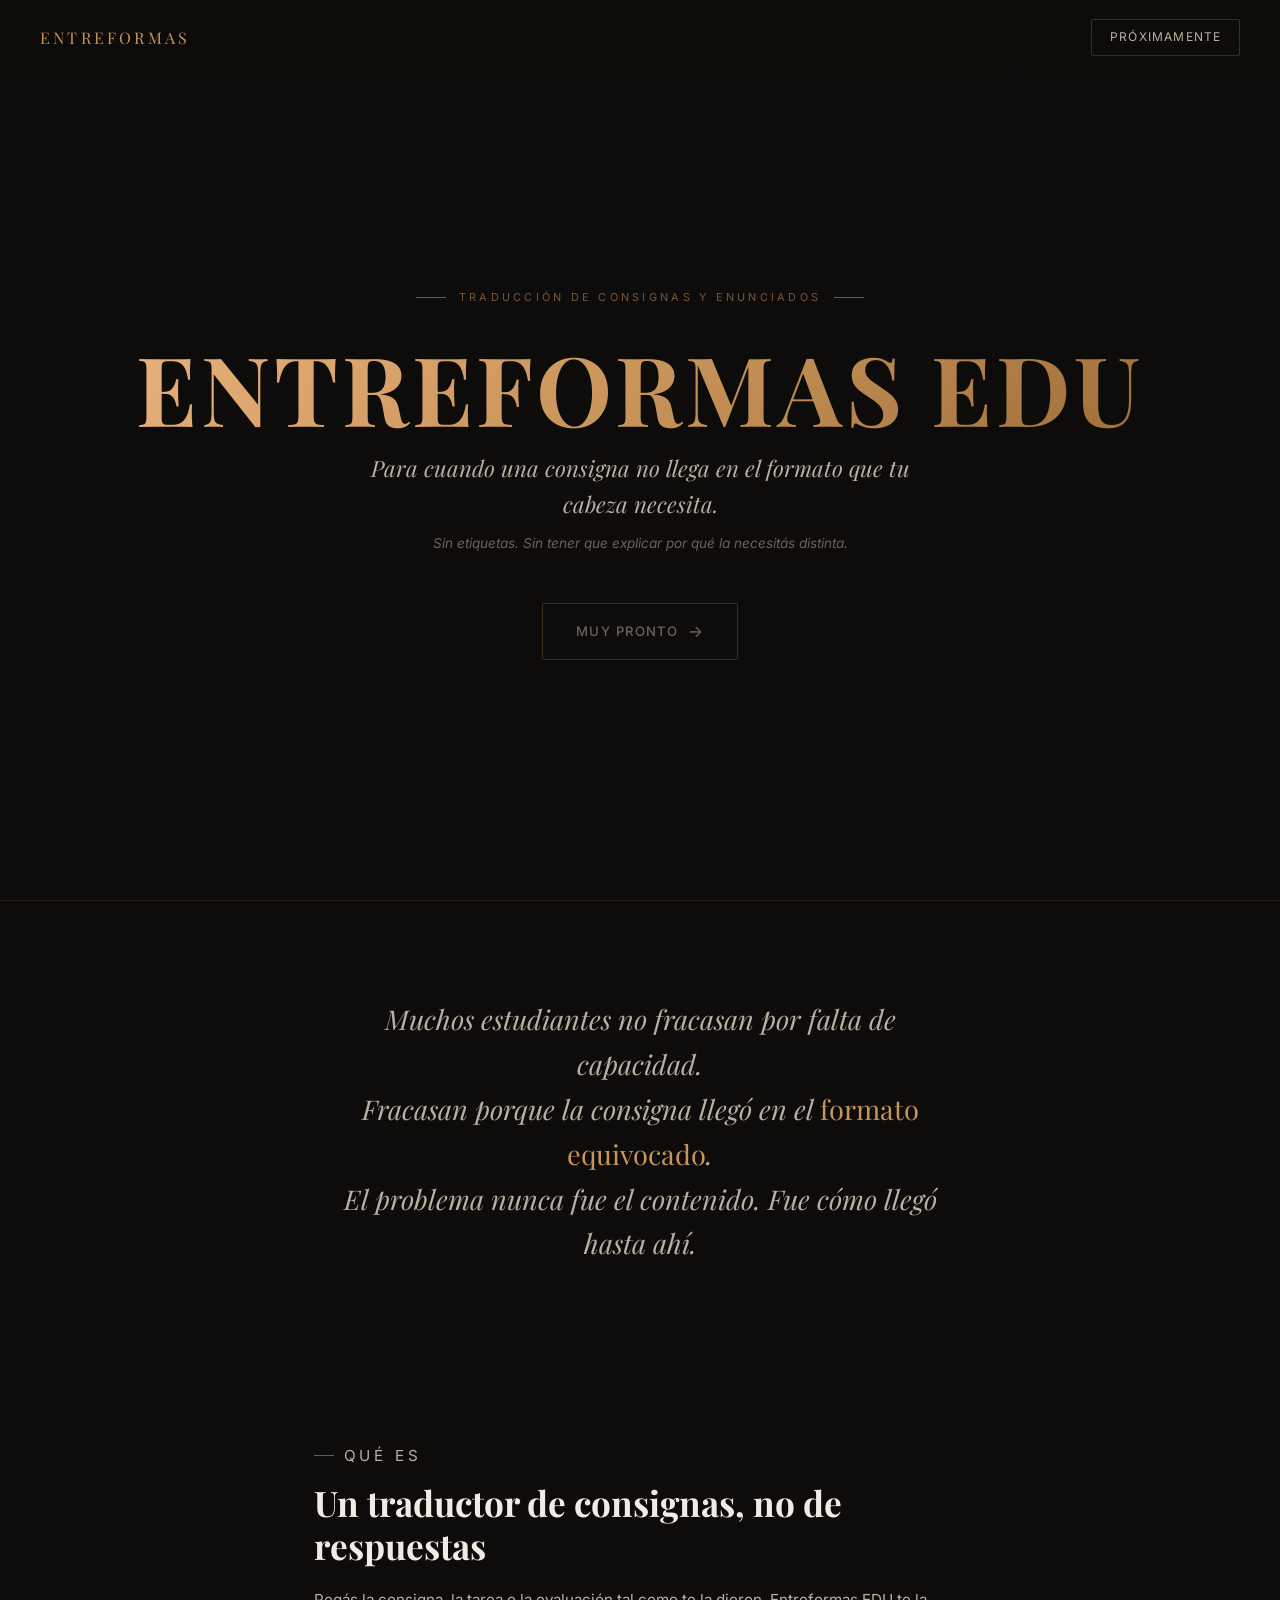
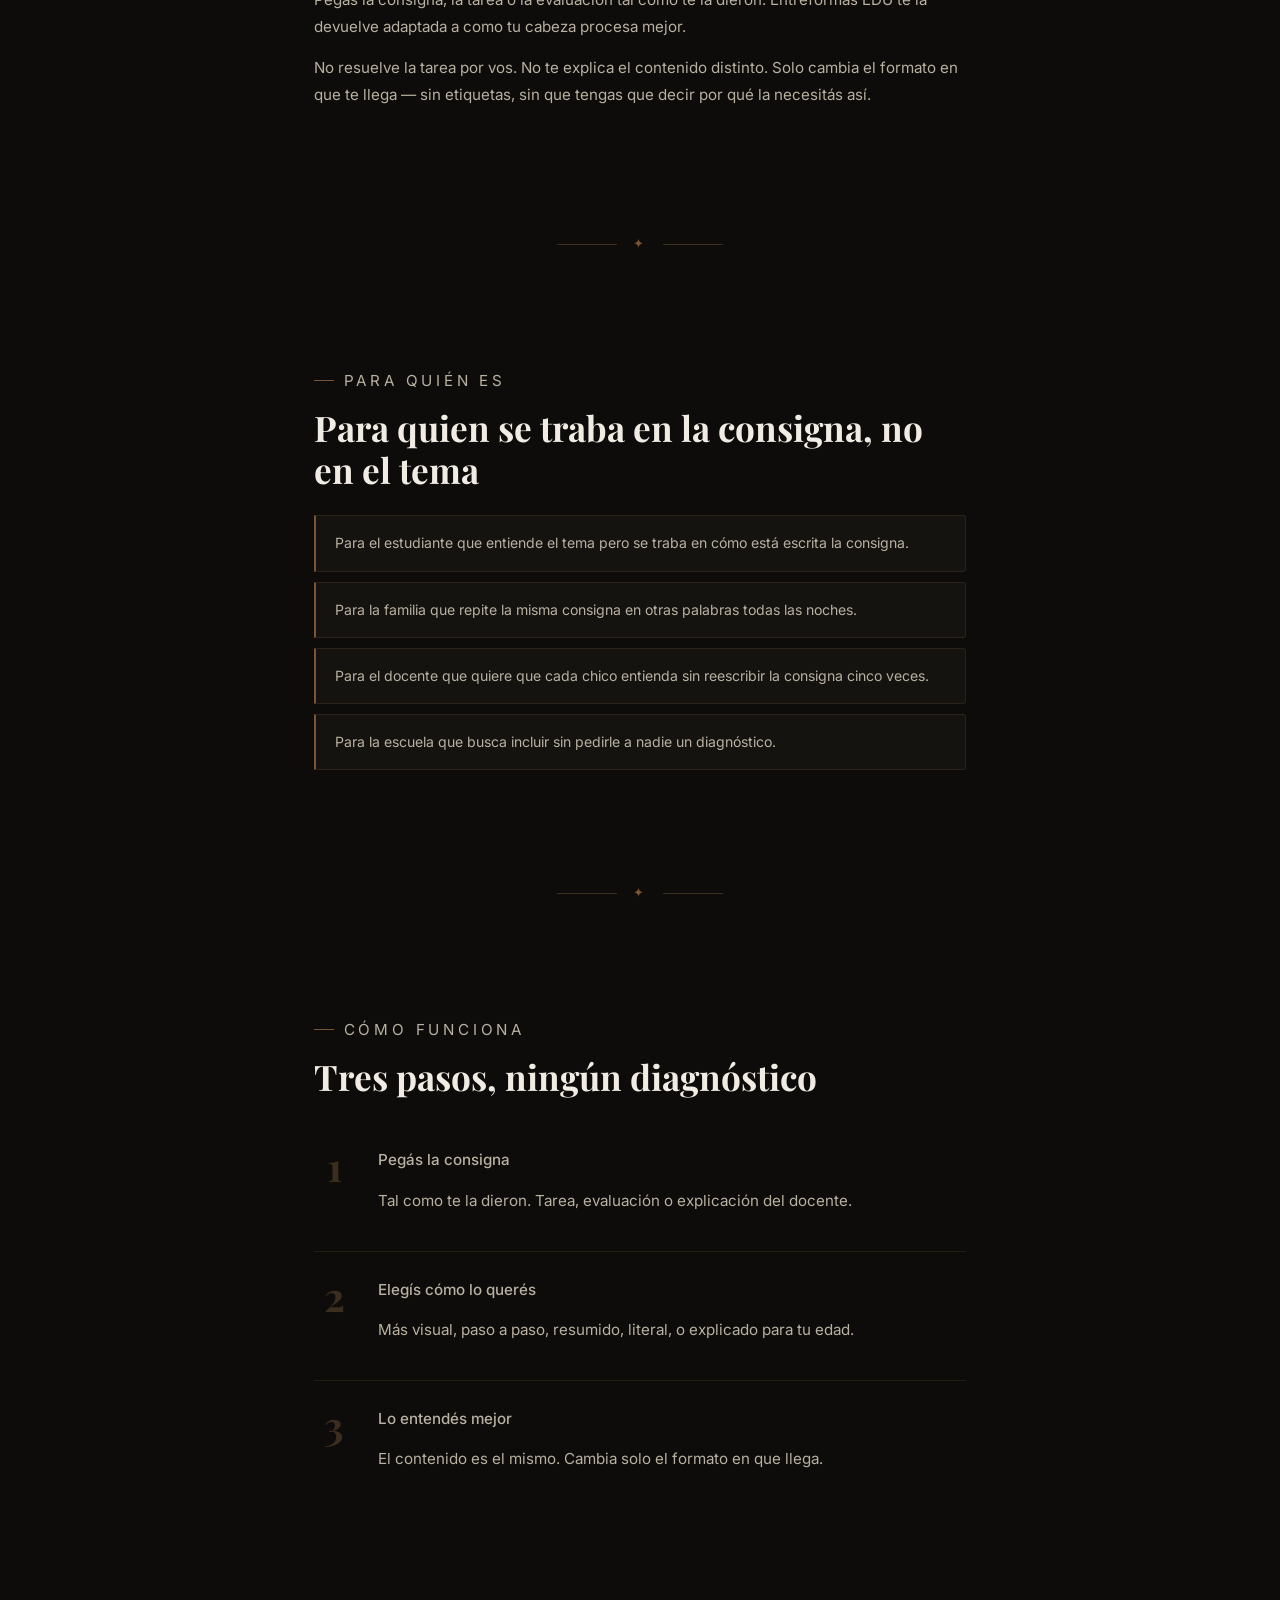
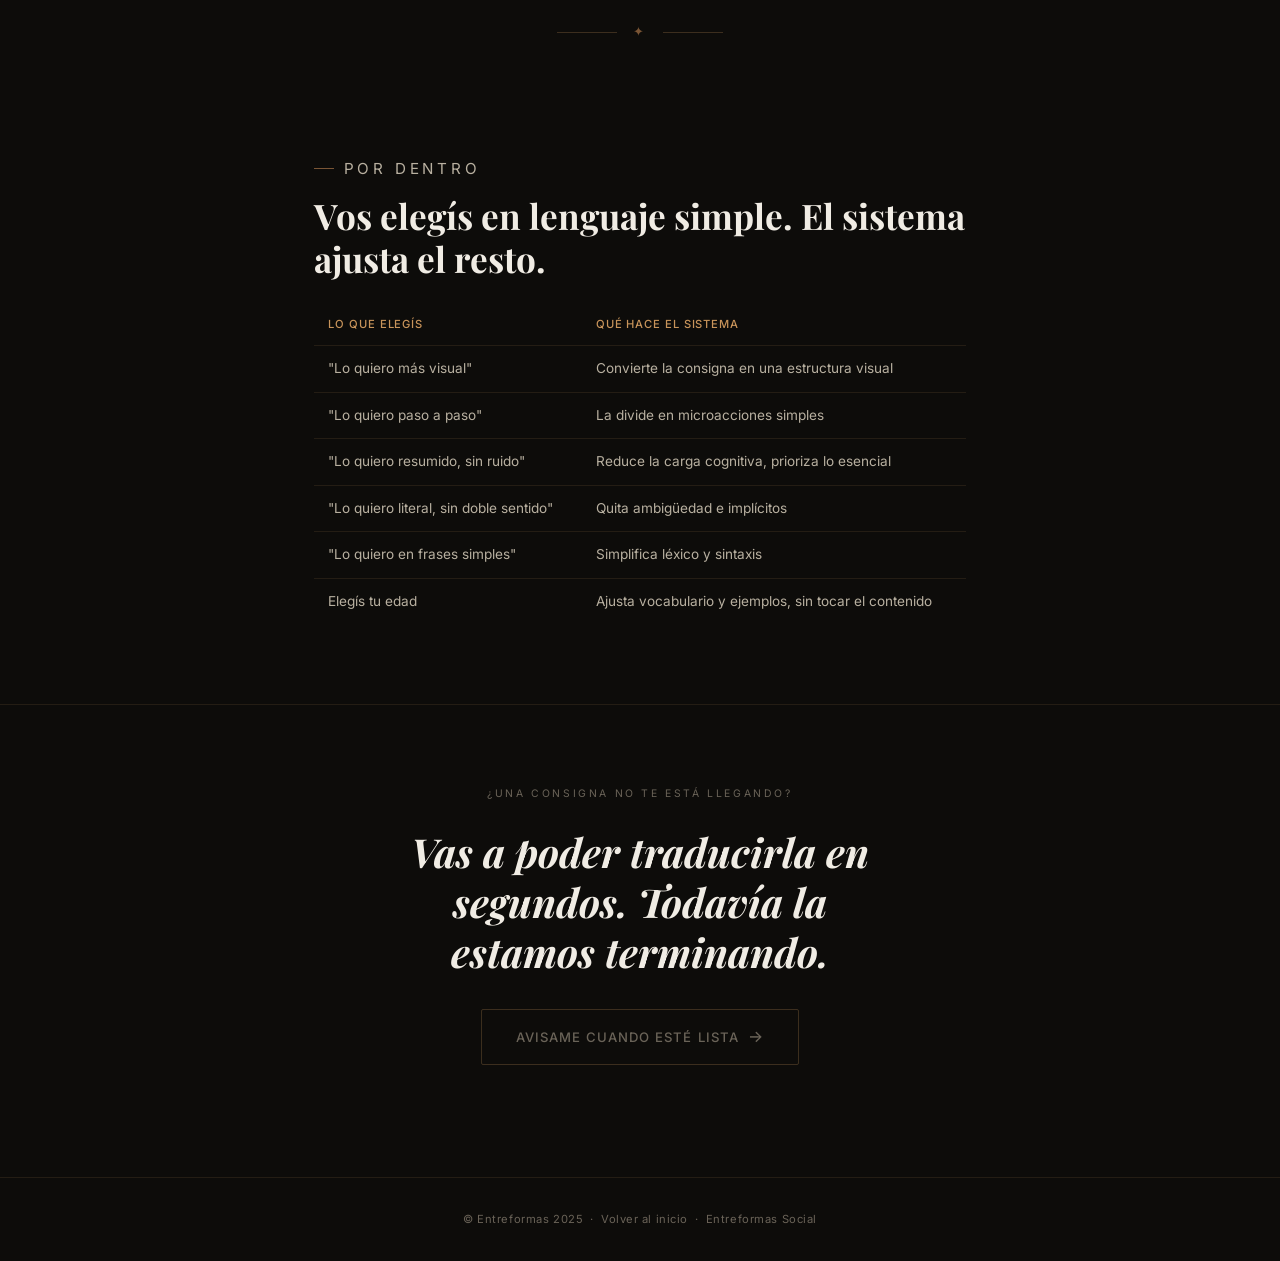
==== edu.html @ d37d540c "Add files via upload" ====
<!DOCTYPE html>
<html lang="es">
<head>
<meta charset="UTF-8">
<meta name="viewport" content="width=device-width, initial-scale=1.0">
<meta name="description" content="Entreformas EDU — Un traductor de consignas y enunciados escolares que se adapta a cómo cada estudiante procesa la información, sin etiquetas.">
<title>Entreformas EDU</title>
<link rel="preconnect" href="https://fonts.googleapis.com">
<link href="https://fonts.googleapis.com/css2?family=Playfair+Display:ital,wght@0,400;0,700;1,400;1,700&family=Inter:wght@300;400;500&display=swap" rel="stylesheet">
<link rel="stylesheet" href="/styles.css">
</head>
<body>

<nav>
  <a href="/" class="nav-logo">Entreformas</a>
  <a href="#avisos" class="nav-cta">Próximamente</a>
</nav>

<section class="hero">
  <p class="hero-pre">Traducción de consignas y enunciados</p>
  <h1>ENTREFORMAS EDU</h1>
  <p class="hero-tagline">Para cuando una consigna no llega en el formato que tu cabeza necesita.</p>
  <p class="hero-sub">Sin etiquetas. Sin tener que explicar por qué la necesitás distinta.</p>
  <a href="#avisos" class="btn-disabled">
    Muy pronto <span class="btn-arrow">→</span>
  </a>
</section>

<div class="manifesto">
  <p class="manifesto-text">
    Muchos estudiantes no fracasan por falta de capacidad.<br>
    Fracasan porque la consigna llegó en el <em>formato equivocado</em>.<br>
    El problema nunca fue el contenido. Fue cómo llegó hasta ahí.
  </p>
</div>

<section class="section">
  <p class="section-eyebrow">Qué es</p>
  <h2>Un traductor de consignas, no de respuestas</h2>
  <p>Pegás la consigna, la tarea o la evaluación tal como te la dieron. Entreformas EDU te la devuelve adaptada a como tu cabeza procesa mejor.</p>
  <p>No resuelve la tarea por vos. No te explica el contenido distinto. Solo cambia el formato en que te llega — sin etiquetas, sin que tengas que decir por qué la necesitás así.</p>
</section>

<div class="ornament">✦</div>

<section class="section">
  <p class="section-eyebrow">Para quién es</p>
  <h2>Para quien se traba en la consigna, no en el tema</h2>
  <div class="for-who-grid">
    <div class="for-who-item">Para el estudiante que entiende el tema pero se traba en cómo está escrita la consigna.</div>
    <div class="for-who-item">Para la familia que repite la misma consigna en otras palabras todas las noches.</div>
    <div class="for-who-item">Para el docente que quiere que cada chico entienda sin reescribir la consigna cinco veces.</div>
    <div class="for-who-item">Para la escuela que busca incluir sin pedirle a nadie un diagnóstico.</div>
  </div>
</section>

<div class="ornament">✦</div>

<section class="section">
  <p class="section-eyebrow">Cómo funciona</p>
  <h2>Tres pasos, ningún diagnóstico</h2>
  <div class="steps">
    <div class="step">
      <span class="step-n">1</span>
      <div>
        <p class="step-title">Pegás la consigna</p>
        <p class="step-desc">Tal como te la dieron. Tarea, evaluación o explicación del docente.</p>
      </div>
    </div>
    <div class="step">
      <span class="step-n">2</span>
      <div>
        <p class="step-title">Elegís cómo lo querés</p>
        <p class="step-desc">Más visual, paso a paso, resumido, literal, o explicado para tu edad.</p>
      </div>
    </div>
    <div class="step">
      <span class="step-n">3</span>
      <div>
        <p class="step-title">Lo entendés mejor</p>
        <p class="step-desc">El contenido es el mismo. Cambia solo el formato en que llega.</p>
      </div>
    </div>
  </div>
</section>

<div class="ornament">✦</div>

<section class="section">
  <p class="section-eyebrow">Por dentro</p>
  <h2>Vos elegís en lenguaje simple. El sistema ajusta el resto.</h2>
  <table class="modo-table">
    <tr><th>Lo que elegís</th><th>Qué hace el sistema</th></tr>
    <tr><td>"Lo quiero más visual"</td><td>Convierte la consigna en una estructura visual</td></tr>
    <tr><td>"Lo quiero paso a paso"</td><td>La divide en microacciones simples</td></tr>
    <tr><td>"Lo quiero resumido, sin ruido"</td><td>Reduce la carga cognitiva, prioriza lo esencial</td></tr>
    <tr><td>"Lo quiero literal, sin doble sentido"</td><td>Quita ambigüedad e implícitos</td></tr>
    <tr><td>"Lo quiero en frases simples"</td><td>Simplifica léxico y sintaxis</td></tr>
    <tr><td>Elegís tu edad</td><td>Ajusta vocabulario y ejemplos, sin tocar el contenido</td></tr>
  </table>
</section>

<div class="cta-final" id="avisos">
  <p class="cta-final-eyebrow">¿Una consigna no te está llegando?</p>
  <h2>Vas a poder traducirla en segundos. Todavía la estamos terminando.</h2>
  <a href="mailto:hola@entreformas.com.ar?subject=Quiero%20probar%20Entreformas%20EDU" class="btn-disabled">
    Avisame cuando esté lista <span class="btn-arrow">→</span>
  </a>
</div>

<footer>
  <p>© Entreformas 2025 &nbsp;·&nbsp; <a href="/">Volver al inicio</a> &nbsp;·&nbsp; <a href="/social.html">Entreformas Social</a></p>
</footer>

</body>
</html>
---- styles.css ----
*,*::before,*::after{box-sizing:border-box;margin:0;padding:0}
:root{
  --bg:#0d0c0a;
  --bg2:#151310;
  --bg3:#1e1b16;
  --gold:#c8945a;
  --gold2:#e8b07a;
  --gold-dim:#7a5535;
  --ink:#f0ece4;
  --ink2:#b8b0a0;
  --ink3:#6a6358;
  --border:rgba(200,148,90,0.12);
  --border2:rgba(200,148,90,0.25);
}
html{scroll-behavior:smooth}
body{
  font-family:'Inter',sans-serif;
  background:var(--bg);
  color:var(--ink);
  line-height:1.7;
  overflow-x:hidden;
}
nav{
  position:fixed;top:0;left:0;right:0;z-index:100;
  padding:1.2rem 2.5rem;
  display:flex;align-items:center;justify-content:space-between;
  background:linear-gradient(to bottom,rgba(13,12,10,.95),transparent);
}
.nav-logo{
  font-family:'Playfair Display',serif;
  font-size:1rem;letter-spacing:.2em;text-transform:uppercase;
  color:var(--gold);text-decoration:none;font-weight:400;
}
.nav-cta{
  font-size:.75rem;letter-spacing:.1em;text-transform:uppercase;
  color:var(--ink2);text-decoration:none;
  border:1px solid var(--border2);
  padding:.45rem 1.1rem;border-radius:2px;
  transition:all .2s;
}
.nav-cta:hover{color:var(--gold);border-color:var(--gold)}
.hero{
  min-height:100vh;
  display:flex;flex-direction:column;
  align-items:center;justify-content:center;
  text-align:center;
  padding:8rem 1.5rem 5rem;
  position:relative;z-index:1;
}
.hero-pre{
  font-size:.68rem;letter-spacing:.3em;text-transform:uppercase;
  color:var(--gold-dim);margin-bottom:2rem;
  display:flex;align-items:center;gap:.8rem;
}
.hero-pre::before,.hero-pre::after{
  content:'';display:block;width:30px;height:1px;background:var(--gold-dim);
}
.hero h1{
  font-family:'Playfair Display',serif;
  font-size:clamp(3rem,8vw,6rem);
  font-weight:700;letter-spacing:.04em;line-height:1;
  margin-bottom:1rem;
  background:linear-gradient(135deg,#e8b07a 0%,#c8945a 50%,#a0703a 100%);
  -webkit-background-clip:text;-webkit-text-fill-color:transparent;background-clip:text;
}
.hero-tagline{
  font-family:'Playfair Display',serif;
  font-size:clamp(1rem,2.5vw,1.4rem);font-style:italic;
  color:var(--ink2);max-width:560px;line-height:1.6;margin-bottom:.6rem;
}
.hero-sub{font-size:.85rem;color:var(--ink3);margin-bottom:3rem;font-style:italic;}
.btn-primary{
  display:inline-flex;align-items:center;gap:.6rem;
  background:var(--gold);color:#1a1208;
  padding:.9rem 2.2rem;border-radius:2px;text-decoration:none;
  font-size:.82rem;font-weight:500;letter-spacing:.08em;text-transform:uppercase;
  transition:all .25s;
}
.btn-primary:hover{background:var(--gold2);transform:translateY(-1px);box-shadow:0 8px 30px rgba(200,148,90,.3)}
.btn-arrow{font-size:1rem;transition:transform .2s}
.btn-primary:hover .btn-arrow{transform:translateX(3px)}
.manifesto{
  padding:6rem 1.5rem;text-align:center;
  border-top:1px solid var(--border);
  position:relative;z-index:1;
}
.manifesto-text{
  font-family:'Playfair Display',serif;
  font-size:clamp(1.1rem,3vw,1.7rem);font-style:italic;
  color:var(--ink2);max-width:640px;margin:0 auto;line-height:1.65;
}
.manifesto-text em{color:var(--gold);font-style:normal}
.section{
  padding:5rem 1.5rem;max-width:700px;margin:0 auto;
  position:relative;z-index:1;
}
.section-eyebrow{
  font-size:.65rem;letter-spacing:.25em;text-transform:uppercase;
  color:var(--gold-dim);margin-bottom:1rem;
  display:flex;align-items:center;gap:.6rem;
}
.section-eyebrow::before{content:'';display:block;width:20px;height:1px;background:var(--gold-dim)}
.section h2{
  font-family:'Playfair Display',serif;
  font-size:clamp(1.6rem,4vw,2.2rem);font-weight:700;
  color:var(--ink);margin-bottom:1.2rem;line-height:1.2;
}
.section p{font-size:.95rem;color:var(--ink2);line-height:1.8;margin-bottom:.8rem;}
.for-who-grid{display:grid;grid-template-columns:1fr;gap:.6rem;margin-top:1.5rem;}
.for-who-item{
  padding:1rem 1.2rem;
  border:1px solid var(--border);border-left:2px solid var(--gold-dim);
  background:var(--bg2);font-size:.88rem;color:var(--ink2);line-height:1.6;
  transition:border-left-color .2s,background .2s;border-radius:0 3px 3px 0;
}
.for-who-item:hover{border-left-color:var(--gold);background:var(--bg3);color:var(--ink)}
.steps{display:flex;flex-direction:column;gap:0;margin-top:1.5rem}
.step{display:flex;gap:1.5rem;align-items:flex-start;padding:1.5rem 0;border-bottom:1px solid var(--border);}
.step:last-child{border-bottom:none}
.step-n{
  font-family:'Playfair Display',serif;font-size:2.5rem;font-weight:700;
  color:rgba(200,148,90,0.25);line-height:1;flex-shrink:0;width:2.5rem;text-align:center;
  transition:color .2s;
}
.step:hover .step-n{color:var(--gold)}
.step-title{font-size:.88rem;font-weight:500;color:var(--ink);margin-bottom:.2rem;}
.step-desc{font-size:.83rem;color:var(--ink3);line-height:1.65}
.ornament{
  text-align:center;padding:2rem 0;
  color:var(--gold-dim);font-size:.8rem;letter-spacing:.3em;
  position:relative;z-index:1;
}
.ornament::before,.ornament::after{
  content:'';display:inline-block;width:60px;height:1px;
  background:var(--border2);vertical-align:middle;margin:0 1rem;
}
.notas-section{
  padding:5rem 1.5rem 6rem;max-width:700px;margin:0 auto;
  position:relative;z-index:1;border-top:1px solid var(--border);
}
.notas-header{display:flex;align-items:flex-end;justify-content:space-between;margin-bottom:2rem;flex-wrap:wrap;gap:1rem;}
.notas-header h2{font-family:'Playfair Display',serif;font-size:clamp(1.4rem,3vw,1.9rem);font-weight:700;color:var(--ink);}
.notas-ver-todo{
  font-size:.72rem;letter-spacing:.12em;text-transform:uppercase;
  color:var(--gold);text-decoration:none;
  border-bottom:1px solid var(--gold-dim);padding-bottom:1px;transition:all .2s;
}
.notas-ver-todo:hover{color:var(--gold2);border-color:var(--gold2)}
.nota-card{
  display:block;text-decoration:none;
  border:1px solid var(--border);border-radius:3px;
  overflow:hidden;background:var(--bg2);
  transition:border-color .25s,transform .2s,box-shadow .2s;margin-bottom:1rem;
}
.nota-card:hover{border-color:var(--border2);transform:translateY(-2px);box-shadow:0 12px 40px rgba(0,0,0,.4);}
.nota-inner{padding:1.5rem 1.75rem}
.nota-tag{
  font-size:.62rem;letter-spacing:.18em;text-transform:uppercase;color:var(--gold);
  display:inline-flex;align-items:center;gap:.4rem;margin-bottom:.8rem;
}
.nota-tag::before{content:'';display:block;width:12px;height:1px;background:var(--gold)}
.nota-title{font-family:'Playfair Display',serif;font-size:1.15rem;font-weight:700;color:var(--ink);line-height:1.25;margin-bottom:.5rem;}
.nota-desc{font-size:.82rem;color:var(--ink3);line-height:1.65;margin-bottom:1rem;}
.nota-footer{display:flex;align-items:center;justify-content:space-between;}
.nota-meta{font-size:.7rem;color:var(--ink3);letter-spacing:.05em}
.nota-arrow{font-size:.75rem;color:var(--gold);letter-spacing:.08em;text-transform:uppercase;display:flex;align-items:center;gap:.4rem;transition:gap .2s;}
.nota-card:hover .nota-arrow{gap:.7rem}
.nota-card.featured .nota-inner{padding:2rem 2.2rem}
.nota-card.featured .nota-title{font-size:1.4rem}
.nota-card.featured .nota-desc{font-size:.88rem}
.nota-accent-bar{height:2px;background:linear-gradient(to right,var(--gold),transparent)}
.notas-grid{display:grid;grid-template-columns:repeat(auto-fit,minmax(280px,1fr));gap:1rem;margin-top:1rem;}
.cta-final{text-align:center;padding:5rem 1.5rem 7rem;position:relative;z-index:1;border-top:1px solid var(--border);}
.cta-final-eyebrow{font-size:.65rem;letter-spacing:.25em;text-transform:uppercase;color:var(--ink3);margin-bottom:1.5rem;}
.cta-final h2{font-family:'Playfair Display',serif;font-size:clamp(1.5rem,4vw,2.5rem);font-style:italic;color:var(--ink);max-width:500px;margin:0 auto 2rem;line-height:1.25;}
footer{text-align:center;padding:2rem;border-top:1px solid var(--border);font-size:.7rem;color:var(--ink3);letter-spacing:.05em;position:relative;z-index:1;}
footer a{color:var(--ink3);text-decoration:none}
footer a:hover{color:var(--gold)}
@media(max-width:600px){
  nav{padding:1rem 1.2rem}
  .section,.notas-section{padding:4rem 1.2rem}
  .nota-card.featured .nota-inner{padding:1.3rem 1.4rem}
  .nota-inner{padding:1.2rem 1.4rem}
}

/* === Hub: tarjetas de producto (Social / EDU) === */
.product-grid{display:grid;grid-template-columns:repeat(2,1fr);gap:1.2rem;margin-top:2rem;}
.product-card{display:block;text-decoration:none;border:1px solid var(--border);border-radius:4px;background:var(--bg2);padding:2.2rem 2rem;transition:border-color .25s,transform .2s,box-shadow .2s;}
.product-card:hover{border-color:var(--border2);transform:translateY(-3px);box-shadow:0 14px 44px rgba(0,0,0,.4);}
.product-card.locked{opacity:.88;}
.product-title{font-family:'Playfair Display',serif;font-size:1.5rem;font-weight:700;color:var(--ink);margin-bottom:.6rem;}
.product-desc{font-size:.9rem;color:var(--ink2);line-height:1.7;margin-bottom:1.6rem;}
.badge-soon{
  font-size:.65rem;letter-spacing:.12em;text-transform:uppercase;color:var(--ink3);
  border:1px solid var(--border);padding:.3rem .7rem;border-radius:2px;display:inline-block;
}
@media(max-width:700px){
  .product-grid{grid-template-columns:1fr;}
}

/* === Página EDU: variante de mapeo de modos === */
.modo-table{width:100%;border-collapse:collapse;margin-top:1.5rem;font-size:.85rem;}
.modo-table td,.modo-table th{padding:.7rem .9rem;border-bottom:1px solid var(--border);text-align:left;color:var(--ink2);}
.modo-table th{color:var(--gold);font-size:.7rem;letter-spacing:.08em;text-transform:uppercase;font-weight:500;}
.modo-table tr:last-child td{border-bottom:none;}
.btn-disabled{
  display:inline-flex;align-items:center;gap:.6rem;
  background:transparent;color:var(--ink3);border:1px solid var(--border2);
  padding:.85rem 2.1rem;border-radius:2px;text-decoration:none;
  font-size:.82rem;font-weight:500;letter-spacing:.08em;text-transform:uppercase;
  transition:all .25s;
}
.btn-disabled:hover{color:var(--gold);border-color:var(--gold);}
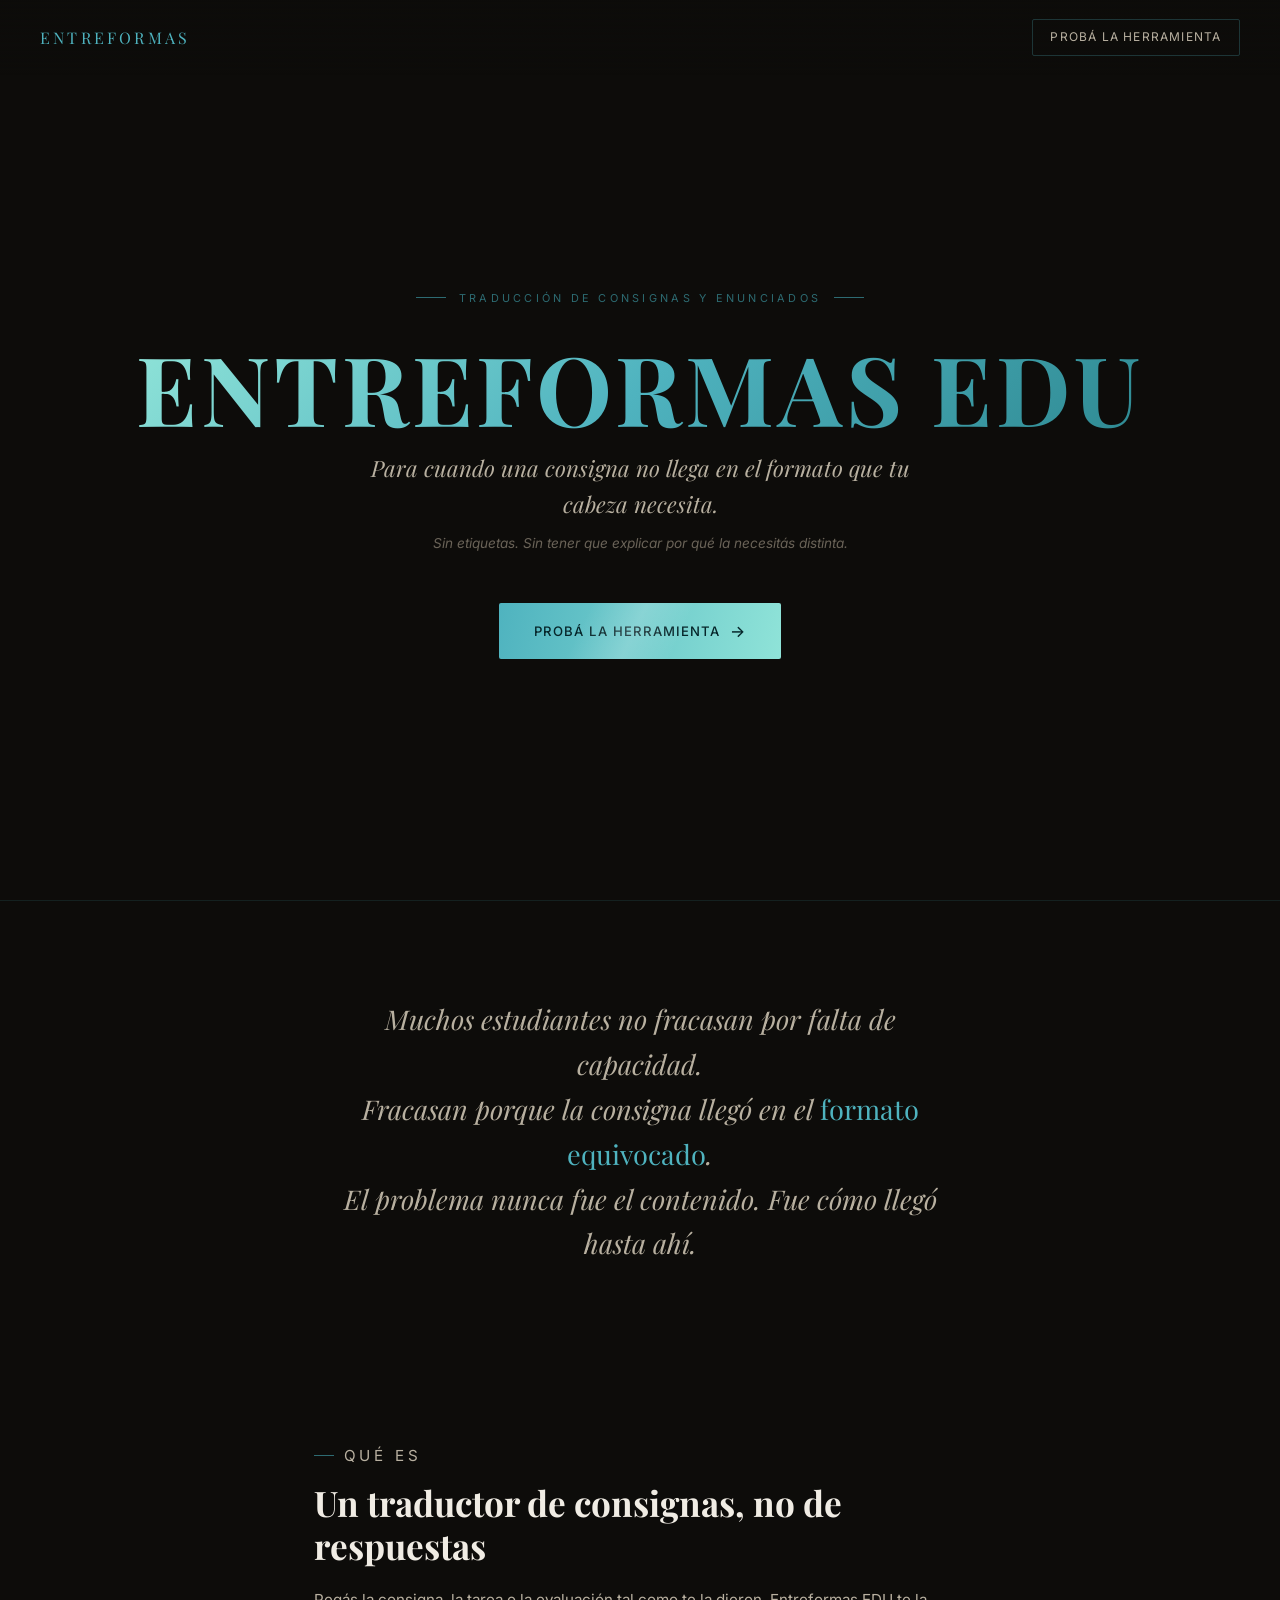
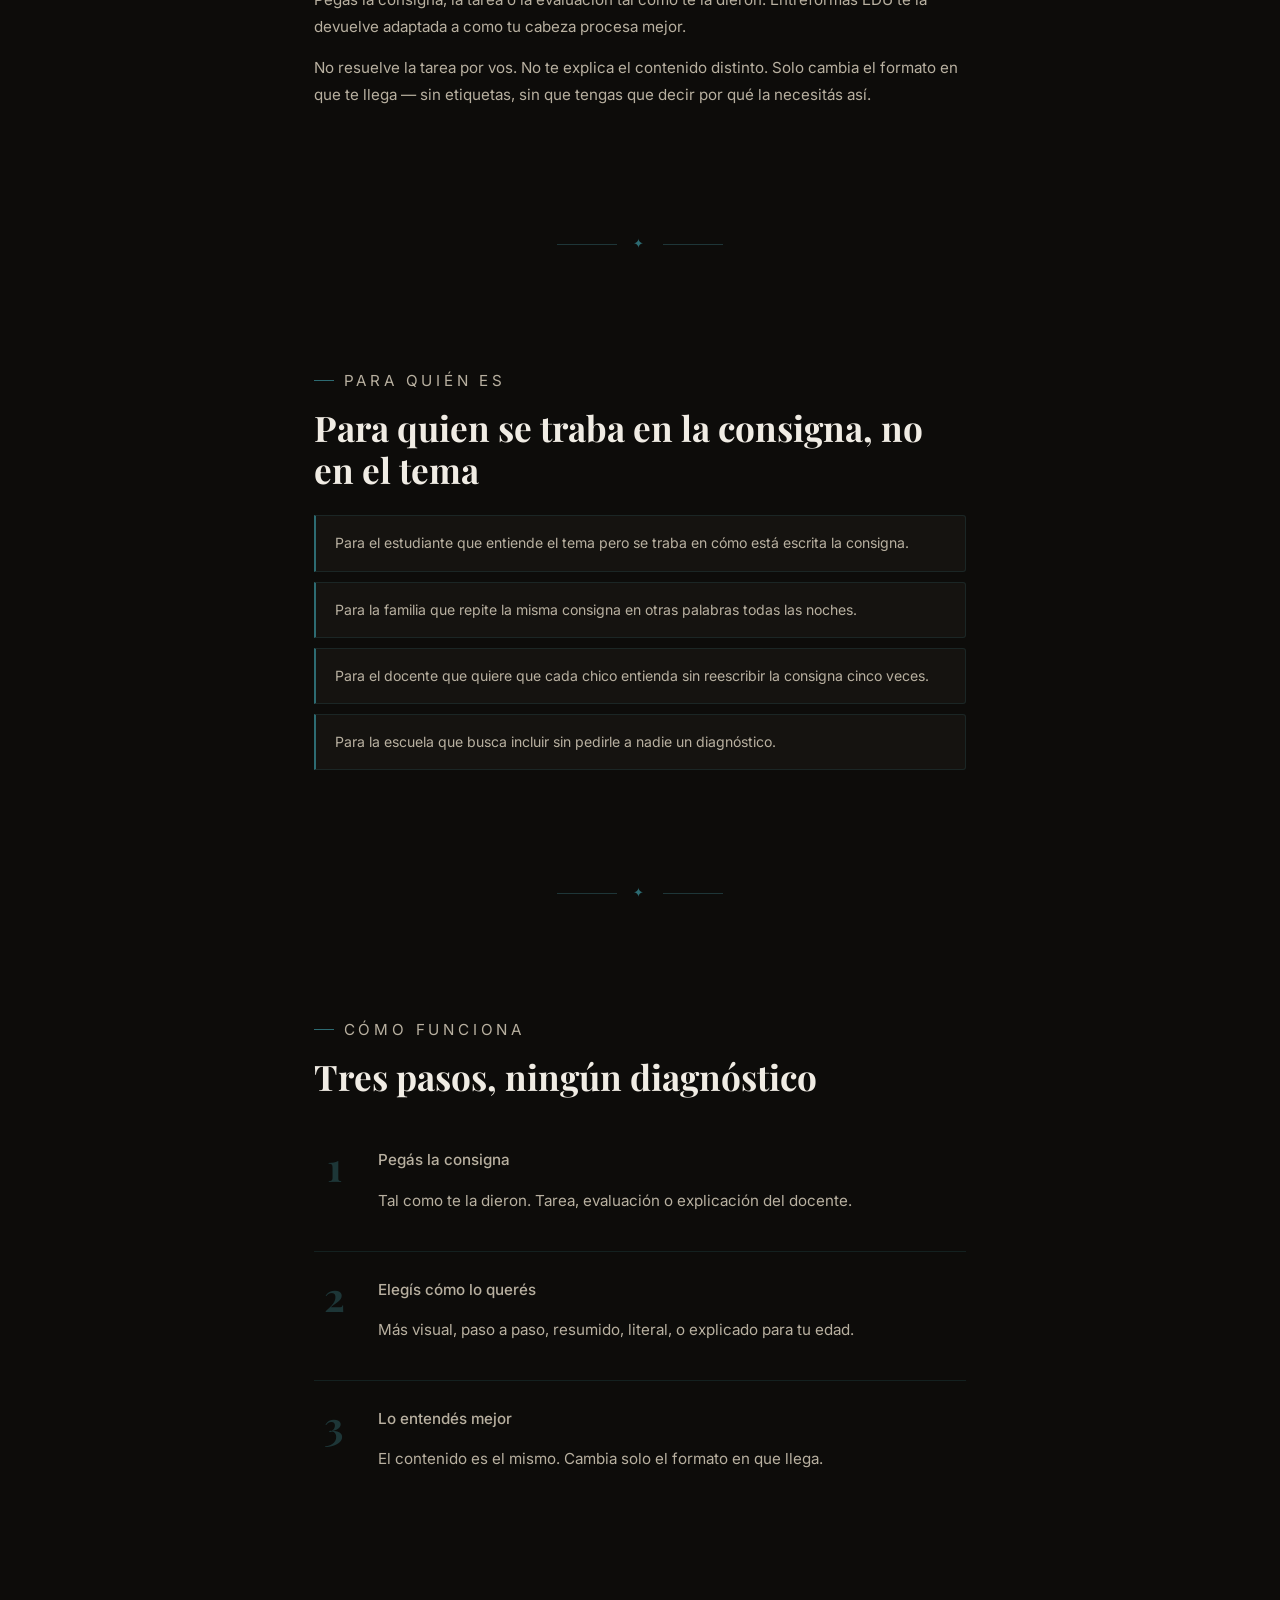
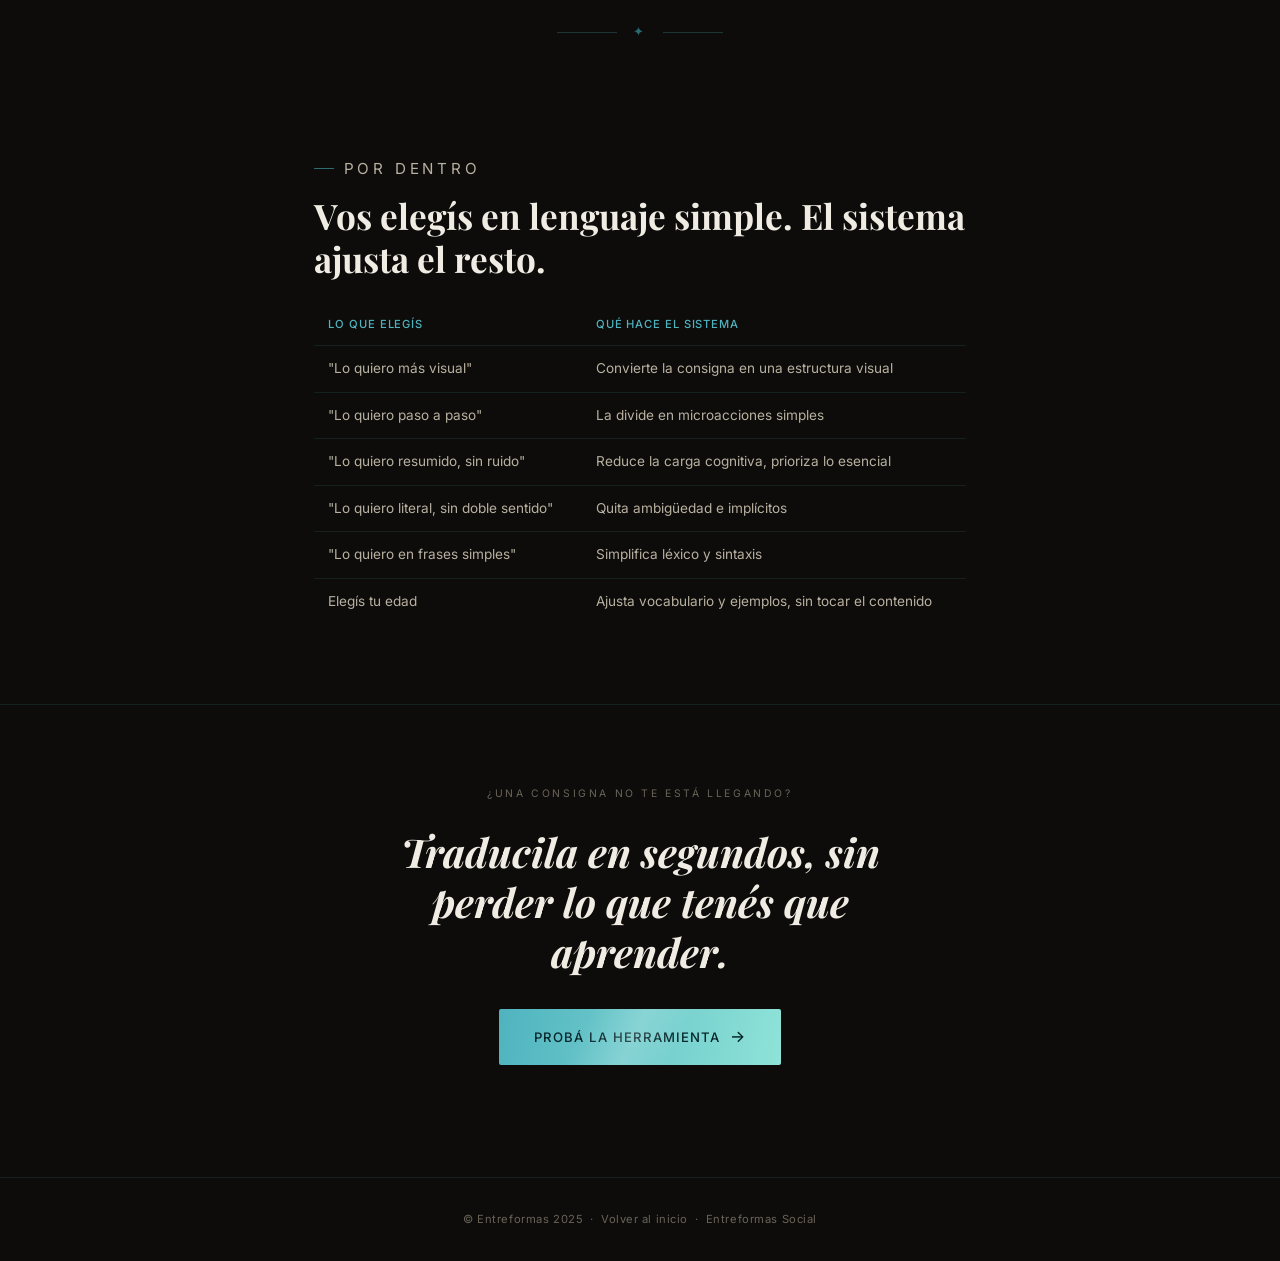
==== commit 2304858a: "Add files via upload" ====
--- a/edu.html
+++ b/edu.html
@@ -8,12 +8,24 @@
 <link rel="preconnect" href="https://fonts.googleapis.com">
 <link href="https://fonts.googleapis.com/css2?family=Playfair+Display:ital,wght@0,400;0,700;1,400;1,700&family=Inter:wght@300;400;500&display=swap" rel="stylesheet">
 <link rel="stylesheet" href="/styles.css">
+<style>
+:root{
+  --gold:#4fb3bf;
+  --gold2:#8fe3d8;
+  --gold-dim:#2d6b72;
+  --gold-deep:#2f8a93;
+  --gold-shadow:rgba(79,179,191,0.3);
+  --gold-ink:#06262a;
+  --border:rgba(79,179,191,0.12);
+  --border2:rgba(79,179,191,0.25);
+}
+</style>
 </head>
 <body>
 
 <nav>
   <a href="/" class="nav-logo">Entreformas</a>
-  <a href="#avisos" class="nav-cta">Próximamente</a>
+  <a href="https://chatgpt.com/g/g-6a32edd225848191a7e0de6ca9487aad-entreformas-edu" class="nav-cta">Probá la herramienta</a>
 </nav>
 
 <section class="hero">
@@ -21,8 +33,8 @@
   <h1>ENTREFORMAS EDU</h1>
   <p class="hero-tagline">Para cuando una consigna no llega en el formato que tu cabeza necesita.</p>
   <p class="hero-sub">Sin etiquetas. Sin tener que explicar por qué la necesitás distinta.</p>
-  <a href="#avisos" class="btn-disabled">
-    Muy pronto <span class="btn-arrow">→</span>
+  <a href="https://chatgpt.com/g/g-6a32edd225848191a7e0de6ca9487aad-entreformas-edu" class="btn-primary">
+    Probá la herramienta <span class="btn-arrow">→</span>
   </a>
 </section>
 
@@ -100,11 +112,11 @@
   </table>
 </section>
 
-<div class="cta-final" id="avisos">
+<div class="cta-final">
   <p class="cta-final-eyebrow">¿Una consigna no te está llegando?</p>
-  <h2>Vas a poder traducirla en segundos. Todavía la estamos terminando.</h2>
-  <a href="mailto:hola@entreformas.com.ar?subject=Quiero%20probar%20Entreformas%20EDU" class="btn-disabled">
-    Avisame cuando esté lista <span class="btn-arrow">→</span>
+  <h2>Traducila en segundos, sin perder lo que tenés que aprender.</h2>
+  <a href="https://chatgpt.com/g/g-6a32edd225848191a7e0de6ca9487aad-entreformas-edu" class="btn-primary">
+    Probá la herramienta <span class="btn-arrow">→</span>
   </a>
 </div>
 
--- a/styles.css
+++ b/styles.css
@@ -6,6 +6,9 @@
   --gold:#c8945a;
   --gold2:#e8b07a;
   --gold-dim:#7a5535;
+  --gold-deep:#a0703a;
+  --gold-shadow:rgba(200,148,90,0.3);
+  --gold-ink:#1a1208;
   --ink:#f0ece4;
   --ink2:#b8b0a0;
   --ink3:#6a6358;
@@ -60,7 +63,7 @@
   font-size:clamp(3rem,8vw,6rem);
   font-weight:700;letter-spacing:.04em;line-height:1;
   margin-bottom:1rem;
-  background:linear-gradient(135deg,#e8b07a 0%,#c8945a 50%,#a0703a 100%);
+  background:linear-gradient(135deg,var(--gold2) 0%,var(--gold) 50%,var(--gold-deep) 100%);
   -webkit-background-clip:text;-webkit-text-fill-color:transparent;background-clip:text;
 }
 .hero-tagline{
@@ -70,13 +73,19 @@
 }
 .hero-sub{font-size:.85rem;color:var(--ink3);margin-bottom:3rem;font-style:italic;}
 .btn-primary{
+  position:relative;overflow:hidden;
   display:inline-flex;align-items:center;gap:.6rem;
-  background:var(--gold);color:#1a1208;
+  background:linear-gradient(100deg,var(--gold),var(--gold2));color:var(--gold-ink);
   padding:.9rem 2.2rem;border-radius:2px;text-decoration:none;
   font-size:.82rem;font-weight:500;letter-spacing:.08em;text-transform:uppercase;
   transition:all .25s;
 }
-.btn-primary:hover{background:var(--gold2);transform:translateY(-1px);box-shadow:0 8px 30px rgba(200,148,90,.3)}
+.btn-primary::before{
+  content:'';position:absolute;inset:0;
+  background:linear-gradient(115deg,transparent 30%,rgba(255,255,255,.18) 48%,transparent 64%);
+  pointer-events:none;
+}
+.btn-primary:hover{transform:translateY(-1px);box-shadow:0 8px 30px var(--gold-shadow)}
 .btn-arrow{font-size:1rem;transition:transform .2s}
 .btn-primary:hover .btn-arrow{transform:translateX(3px)}
 .manifesto{
@@ -119,7 +128,7 @@
 .step:last-child{border-bottom:none}
 .step-n{
   font-family:'Playfair Display',serif;font-size:2.5rem;font-weight:700;
-  color:rgba(200,148,90,0.25);line-height:1;flex-shrink:0;width:2.5rem;text-align:center;
+  color:var(--border2);line-height:1;flex-shrink:0;width:2.5rem;text-align:center;
   transition:color .2s;
 }
 .step:hover .step-n{color:var(--gold)}
@@ -185,15 +194,35 @@
 
 /* === Hub: tarjetas de producto (Social / EDU) === */
 .product-grid{display:grid;grid-template-columns:repeat(2,1fr);gap:1.2rem;margin-top:2rem;}
-.product-card{display:block;text-decoration:none;border:1px solid var(--border);border-radius:4px;background:var(--bg2);padding:2.2rem 2rem;transition:border-color .25s,transform .2s,box-shadow .2s;}
-.product-card:hover{border-color:var(--border2);transform:translateY(-3px);box-shadow:0 14px 44px rgba(0,0,0,.4);}
-.product-card.locked{opacity:.88;}
+.product-card{position:relative;display:block;text-decoration:none;border:1px solid var(--border);border-radius:4px;background:var(--bg2);padding:2.2rem 2rem;transition:border-color .25s,transform .2s,box-shadow .2s;}
+.product-card:hover{transform:translateY(-3px);}
 .product-title{font-family:'Playfair Display',serif;font-size:1.5rem;font-weight:700;color:var(--ink);margin-bottom:.6rem;}
 .product-desc{font-size:.9rem;color:var(--ink2);line-height:1.7;margin-bottom:1.6rem;}
-.badge-soon{
-  font-size:.65rem;letter-spacing:.12em;text-transform:uppercase;color:var(--ink3);
-  border:1px solid var(--border);padding:.3rem .7rem;border-radius:2px;display:inline-block;
-}
+
+/* Acento cálido satinado — Entreformas Social */
+.product-card.is-social{border-color:rgba(217,143,78,.18);}
+.product-card.is-social:hover{border-color:rgba(217,143,78,.45);box-shadow:0 14px 40px rgba(217,143,78,.15);}
+.product-card.is-social .nota-tag{color:#e3a766;}
+
+/* Acento frío satinado — Entreformas EDU */
+.product-card.is-edu{border-color:rgba(79,179,191,.18);}
+.product-card.is-edu:hover{border-color:rgba(79,179,191,.45);box-shadow:0 14px 40px rgba(79,179,191,.15);}
+.product-card.is-edu .nota-tag{color:#5bc4c9;}
+
+/* Botón satinado: degradé + brillo diagonal, dos variantes de color */
+.product-btn{
+  position:relative;overflow:hidden;display:inline-flex;align-items:center;gap:.4rem;
+  padding:.55rem 1.2rem;border-radius:2px;
+  font-size:.72rem;letter-spacing:.08em;text-transform:uppercase;font-weight:500;
+}
+.product-btn::before{
+  content:'';position:absolute;inset:0;
+  background:linear-gradient(115deg,transparent 30%,rgba(255,255,255,.18) 48%,transparent 64%);
+  pointer-events:none;
+}
+.product-btn.social{background:linear-gradient(100deg,#d98f4e,#f2c79a);color:#2b1808;}
+.product-btn.edu{background:linear-gradient(100deg,#4fb3bf,#8fe3d8);color:#06262a;}
+
 @media(max-width:700px){
   .product-grid{grid-template-columns:1fr;}
 }
